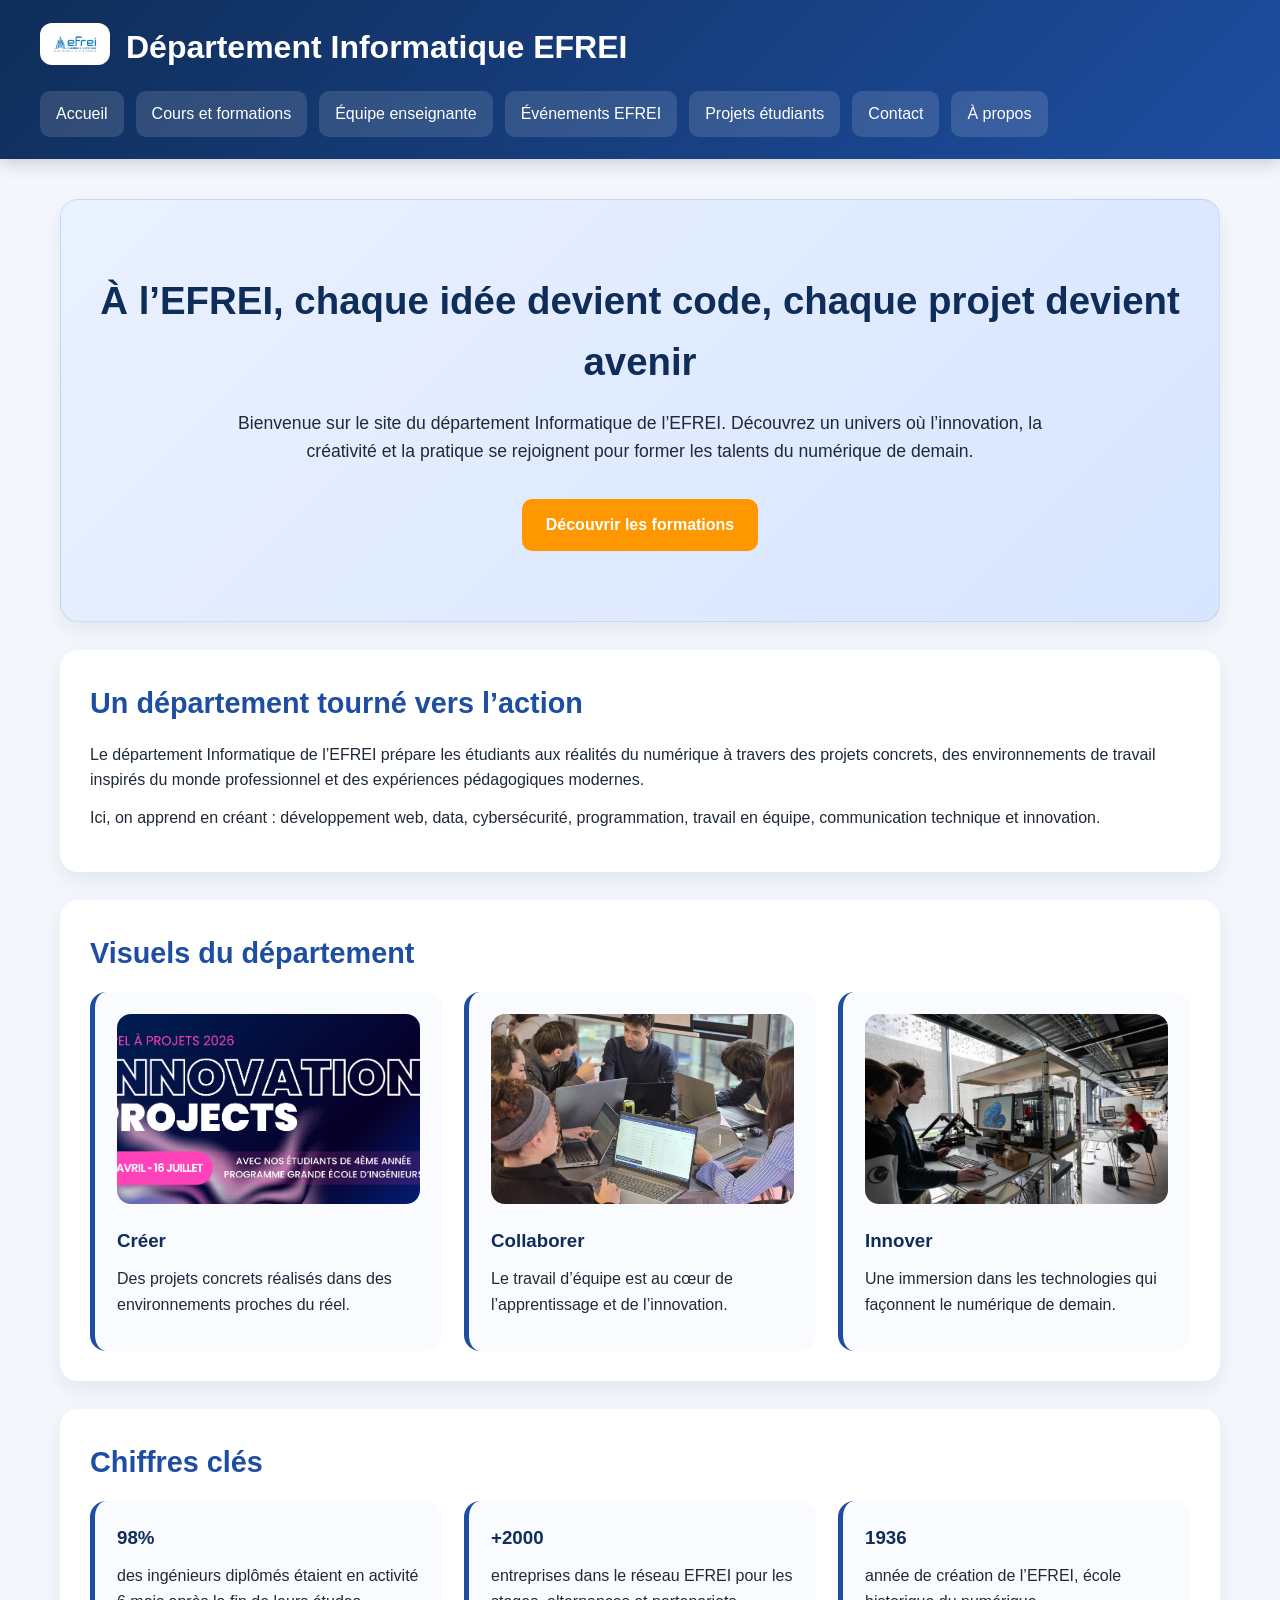
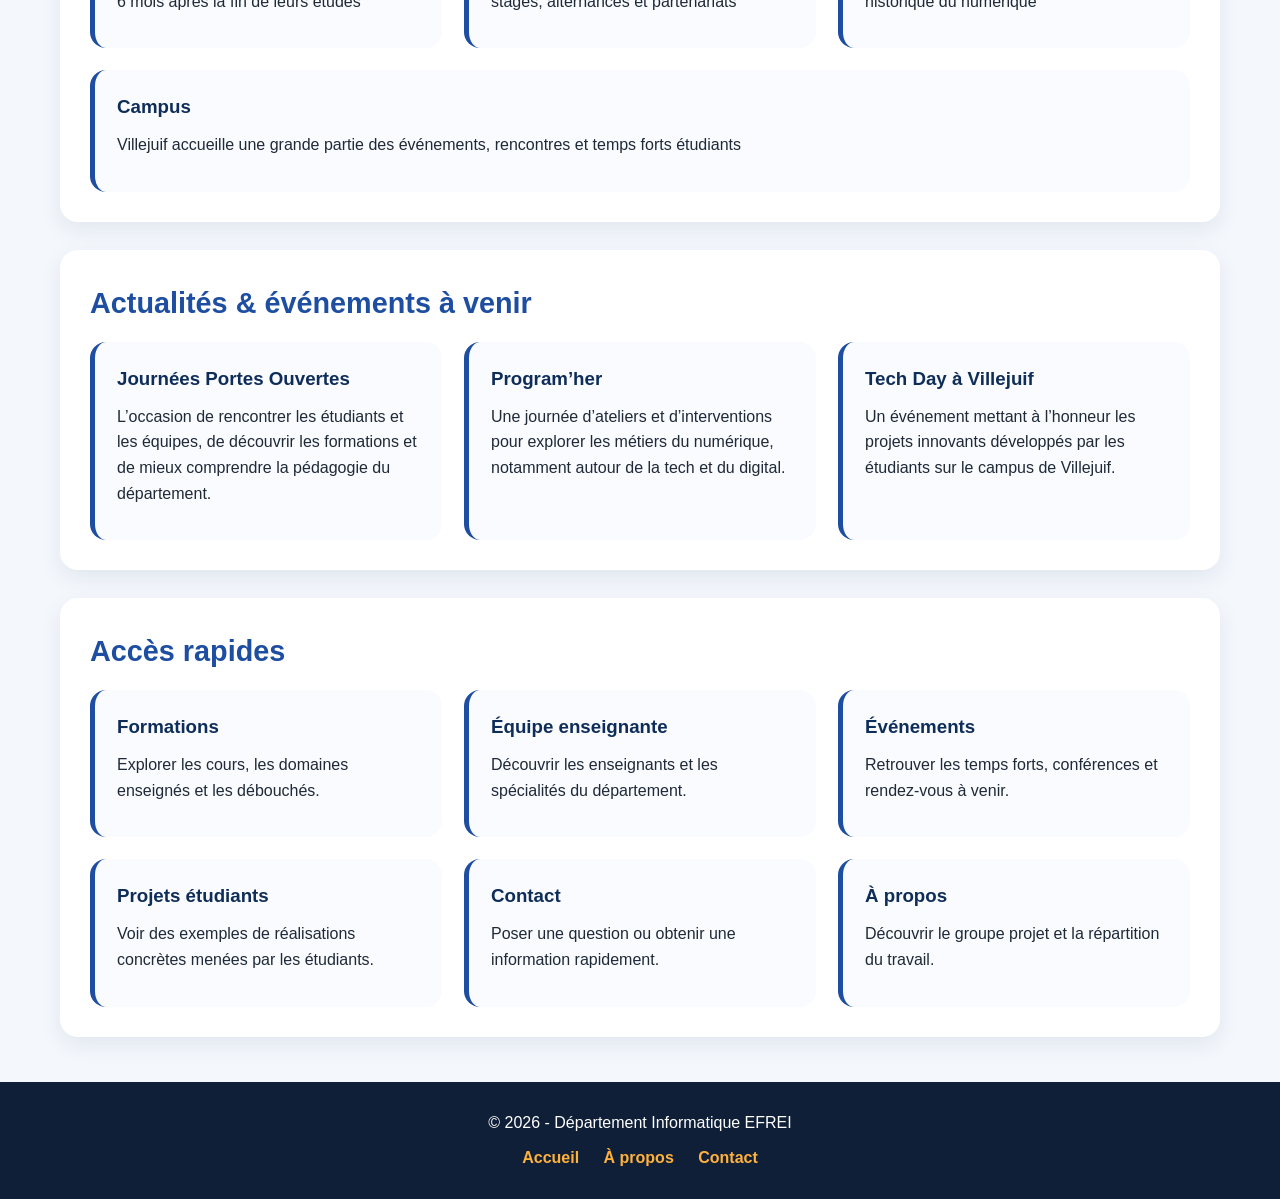
==== accueil/index.html @ 8205fc09 "Premier upload du site EFREI" ====
<!DOCTYPE html>
<html lang="fr">
<head>
    <meta charset="UTF-8">
    <meta name="viewport" content="width=device-width, initial-scale=1.0">
    <title>Accueil - Département Informatique EFREI</title>
    <link rel="stylesheet" href="style.css">
</head>
<body>

<header>
    <div class="header-container">
        <div class="logo-title">
            <a href="index.html">
                <img src="images/efrei-logo.png" alt="Logo EFREI" class="logo">
            </a>
            <h1 class="site-title">Département Informatique EFREI</h1>
        </div>

        <nav>
            <ul>
                <li><a href="index.html">Accueil</a></li>
                <li><a href="formations.html">Cours et formations</a></li>
                <li><a href="equipe.html">Équipe enseignante</a></li>
                <li><a href="evenements.html">Événements EFREI</a></li>
                <li><a href="projets.html">Projets étudiants</a></li>
                <li><a href="contact.html">Contact</a></li>
                <li><a href="apropos.html">À propos</a></li>
            </ul>
        </nav>
    </div>
</header>

<main>

    <section class="hero">
        <h2>À l’EFREI, chaque idée devient code, chaque projet devient avenir</h2>
        <p>
            Bienvenue sur le site du département Informatique de l’EFREI.
            Découvrez un univers où l’innovation, la créativité et la pratique
            se rejoignent pour former les talents du numérique de demain.
        </p>
        <a href="formations.html" class="btn">Découvrir les formations</a>
    </section>

    <section>
        <h2>Un département tourné vers l’action</h2>
        <p>
            Le département Informatique de l’EFREI prépare les étudiants aux réalités
            du numérique à travers des projets concrets, des environnements de travail
            inspirés du monde professionnel et des expériences pédagogiques modernes.
        </p>
        <p>
            Ici, on apprend en créant : développement web, data, cybersécurité,
            programmation, travail en équipe, communication technique et innovation.
        </p>
    </section>

    <section>
        <h2>Visuels du département</h2>
        <div class="cards">
            <div class="card">
                <img src="images/accueil1.jpg" alt="Poste de travail étudiant avec code et croquis">
                <h3>Créer</h3>
                <p>Des projets concrets réalisés dans des environnements proches du réel.</p>
            </div>

            <div class="card">
                <img src="images/accueil2.jpg" alt="Étudiants travaillant ensemble sur un projet numérique">
                <h3>Collaborer</h3>
                <p>Le travail d’équipe est au cœur de l’apprentissage et de l’innovation.</p>
            </div>

            <div class="card">
                <img src="images/accueil3.jpg" alt="Écrans et outils numériques dans une ambiance tech moderne">
                <h3>Innover</h3>
                <p>Une immersion dans les technologies qui façonnent le numérique de demain.</p>
            </div>
        </div>
    </section>

    <section>
        <h2>Chiffres clés</h2>
        <div class="cards">
            <div class="card">
                <h3>98%</h3>
                <p>des ingénieurs diplômés étaient en activité 6 mois après la fin de leurs études</p>
            </div>

            <div class="card">
                <h3>+2000</h3>
                <p>entreprises dans le réseau EFREI pour les stages, alternances et partenariats</p>
            </div>

            <div class="card">
                <h3>1936</h3>
                <p>année de création de l’EFREI, école historique du numérique</p>
            </div>

            <div class="card">
                <h3>Campus</h3>
                <p>Villejuif accueille une grande partie des événements, rencontres et temps forts étudiants</p>
            </div>
        </div>
    </section>

    <section>
        <h2>Actualités & événements à venir</h2>
        <div class="cards">
            <div class="card">
                <h3>Journées Portes Ouvertes</h3>
                <p>
                    L’occasion de rencontrer les étudiants et les équipes, de découvrir les formations
                    et de mieux comprendre la pédagogie du département.
                </p>
            </div>

            <div class="card">
                <h3>Program’her</h3>
                <p>
                    Une journée d’ateliers et d’interventions pour explorer les métiers du numérique,
                    notamment autour de la tech et du digital.
                </p>
            </div>

            <div class="card">
                <h3>Tech Day à Villejuif</h3>
                <p>
                    Un événement mettant à l’honneur les projets innovants développés par les étudiants
                    sur le campus de Villejuif.
                </p>
            </div>
        </div>
    </section>

    <section>
        <h2>Accès rapides</h2>
        <div class="cards">

            <a href="formations.html" class="card-link">
                <div class="card">
                    <h3>Formations</h3>
                    <p>Explorer les cours, les domaines enseignés et les débouchés.</p>
                </div>
            </a>

            <a href="equipe.html" class="card-link">
                <div class="card">
                    <h3>Équipe enseignante</h3>
                    <p>Découvrir les enseignants et les spécialités du département.</p>
                </div>
            </a>

            <a href="evenements.html" class="card-link">
                <div class="card">
                    <h3>Événements</h3>
                    <p>Retrouver les temps forts, conférences et rendez-vous à venir.</p>
                </div>
            </a>

            <a href="projets.html" class="card-link">
                <div class="card">
                    <h3>Projets étudiants</h3>
                    <p>Voir des exemples de réalisations concrètes menées par les étudiants.</p>
                </div>
            </a>

            <a href="contact.html" class="card-link">
                <div class="card">
                    <h3>Contact</h3>
                    <p>Poser une question ou obtenir une information rapidement.</p>
                </div>
            </a>

            <a href="apropos.html" class="card-link">
                <div class="card">
                    <h3>À propos</h3>
                    <p>Découvrir le groupe projet et la répartition du travail.</p>
                </div>
            </a>

        </div>
    </section>

</main>

<footer>
    <div class="footer-container">
        <p>© 2026 - Département Informatique EFREI</p>
        <a href="index.html">Accueil</a>
        <a href="apropos.html">À propos</a>
        <a href="contact.html">Contact</a>
    </div>
</footer>

</body>
</html>
---- accueil/style.css ----
/* RESET */
* {
    margin: 0;
    padding: 0;
    box-sizing: border-box;
}

/* GLOBAL */
body {
    font-family: "Segoe UI", Arial, sans-serif;
    background: #f4f7fc;
    color: #1f2937;
    line-height: 1.6;
}

html {
    scroll-behavior: smooth;
}

/* HEADER */
header {
    background: linear-gradient(135deg, #0f2d59, #1e4ea1);
    color: white;
    padding: 22px 40px;
    box-shadow: 0 4px 18px rgba(0, 0, 0, 0.18);
}

.header-container {
    max-width: 1200px;
    margin: auto;
}

.logo-title {
    display: flex;
    align-items: center;
    gap: 16px;
    margin-bottom: 18px;
}

.logo {
    width: 70px;
    height: auto;
    background: white;
    padding: 7px;
    border-radius: 12px;
}

.site-title {
    font-size: 2rem;
    font-weight: 800;
}

/* NAV */
nav ul {
    list-style: none;
    display: flex;
    flex-wrap: wrap;
    gap: 12px;
}

nav ul li a {
    text-decoration: none;
    color: white;
    padding: 10px 16px;
    border-radius: 10px;
    background: rgba(255, 255, 255, 0.13);
    transition: 0.3s ease;
    display: inline-block;
}

nav ul li a:hover {
    background: white;
    color: #0f2d59;
    transform: translateY(-2px);
}

/* MAIN */
main {
    max-width: 1200px;
    margin: 40px auto;
    padding: 0 20px;
}

/* SECTIONS */
section {
    background: white;
    padding: 30px;
    border-radius: 18px;
    margin-bottom: 28px;
    box-shadow: 0 8px 22px rgba(15, 45, 89, 0.08);
    animation: fadeIn 0.7s ease;
}

h2 {
    color: #1e4ea1;
    margin-bottom: 16px;
    font-size: 1.8rem;
}

h3 {
    margin-bottom: 10px;
    color: #0f2d59;
}

p {
    margin-bottom: 12px;
}

/* HERO */
.hero {
    text-align: center;
    padding: 70px 30px;
    background: linear-gradient(135deg, #eaf1ff, #d7e5ff);
    border: 1px solid rgba(30, 78, 161, 0.12);
}

.hero h2 {
    font-size: 2.4rem;
    color: #0f2d59;
}

.hero p {
    max-width: 850px;
    margin: 0 auto 16px auto;
    font-size: 1.1rem;
}

/* PAGE BANNER */
.page-banner {
    text-align: center;
    background: linear-gradient(135deg, #eef4ff, #dbe8ff);
}

.page-banner p {
    max-width: 850px;
    margin: auto;
}

/* BUTTONS */
.btn {
    display: inline-block;
    margin-top: 18px;
    padding: 13px 24px;
    background: #ff9800;
    color: white;
    border-radius: 10px;
    text-decoration: none;
    font-weight: 700;
    transition: 0.3s ease;
}

.btn:hover {
    background: #e68900;
    transform: scale(1.05);
    box-shadow: 0 8px 18px rgba(255, 152, 0, 0.35);
}

/* CARDS */
.cards {
    display: flex;
    flex-wrap: wrap;
    gap: 22px;
}

.card {
    flex: 1 1 260px;
    background: #f9fbff;
    padding: 22px;
    border-radius: 16px;
    border-left: 5px solid #1e4ea1;
    transition: 0.3s ease;
    position: relative;
    overflow: hidden;
}

.card:hover {
    transform: translateY(-6px);
    box-shadow: 0 12px 26px rgba(15, 45, 89, 0.16);
}

.card img {
    width: 100%;
    height: 190px;
    object-fit: cover;
    border-radius: 14px;
    margin-bottom: 14px;
}

.card-link {
    text-decoration: none;
    color: inherit;
    flex: 1 1 260px;
}

.card-link .card {
    height: 100%;
}

/* TEACHER CARDS */
.teacher-card {
    text-align: center;
}

.teacher-card img {
    width: 135px;
    height: 135px;
    object-fit: cover;
    border-radius: 50%;
    display: block;
    margin: 0 auto 18px auto;
    border: 4px solid #e7efff;
    box-shadow: 0 6px 18px rgba(15, 45, 89, 0.18);
}

.teacher-card h3 {
    font-size: 1.25rem;
}

/* LIST BADGES */
.teachers-list {
    display: flex;
    flex-wrap: wrap;
    gap: 10px;
    margin-top: 18px;
}

.teachers-list span {
    background: #eef3ff;
    color: #1e4ea1;
    padding: 9px 14px;
    border-radius: 25px;
    font-size: 0.95rem;
    font-weight: 600;
}

.note {
    margin-top: 20px;
    font-size: 0.95rem;
}

.note a {
    color: #1e4ea1;
    text-decoration: none;
    font-weight: 700;
}

.note a:hover {
    text-decoration: underline;
}

/* TABLES */
table {
    width: 100%;
    border-collapse: collapse;
    margin-top: 18px;
    overflow: hidden;
    border-radius: 12px;
}

th {
    background: #1e4ea1;
    color: white;
}

th,
td {
    padding: 14px;
    border: 1px solid #d8deea;
    text-align: center;
}

tr:nth-child(even) {
    background: #f2f6fc;
}

tr:hover {
    background: #eaf1ff;
}

/* FORMS */
form {
    display: flex;
    flex-direction: column;
    gap: 15px;
}

input,
textarea,
select {
    padding: 13px;
    border-radius: 10px;
    border: 1px solid #c7cfdd;
    font-size: 1rem;
    font-family: inherit;
}

input:focus,
textarea:focus,
select:focus {
    outline: none;
    border-color: #1e4ea1;
    box-shadow: 0 0 0 3px rgba(30, 78, 161, 0.12);
}

button {
    padding: 13px;
    border: none;
    background: #1e4ea1;
    color: white;
    border-radius: 10px;
    cursor: pointer;
    font-weight: 700;
    font-size: 1rem;
    transition: 0.3s ease;
}

button:hover {
    background: #0f2d59;
}

/* IMAGES */
.hero-img {
    width: 100%;
    max-height: 520px;
    object-fit: cover;
    border-radius: 16px;
    margin-top: 18px;
    box-shadow: 0 10px 22px rgba(15, 45, 89, 0.15);
}

/* FOOTER */
footer {
    background: #0f1f38;
    color: white;
    text-align: center;
    padding: 28px 20px;
    margin-top: 45px;
}

footer p {
    margin-bottom: 10px;
}

footer a {
    color: #ffb13b;
    margin: 0 10px;
    text-decoration: none;
    font-weight: 600;
}

footer a:hover {
    text-decoration: underline;
}

/* ANIMATION */
@keyframes fadeIn {
    from {
        opacity: 0;
        transform: translateY(18px);
    }

    to {
        opacity: 1;
        transform: translateY(0);
    }
}

/* RESPONSIVE */
@media screen and (max-width: 768px) {
    header {
        padding: 20px;
    }

    .logo-title {
        flex-direction: column;
        align-items: flex-start;
    }

    .site-title {
        font-size: 1.5rem;
    }

    nav ul {
        flex-direction: column;
        gap: 10px;
    }

    nav ul li a {
        width: 100%;
    }

    .hero {
        padding: 45px 20px;
    }

    .hero h2 {
        font-size: 1.7rem;
    }

    .cards {
        flex-direction: column;
    }

    section {
        padding: 22px;
    }

    table {
        font-size: 0.85rem;
    }

    th,
    td {
        padding: 9px;
    }
}
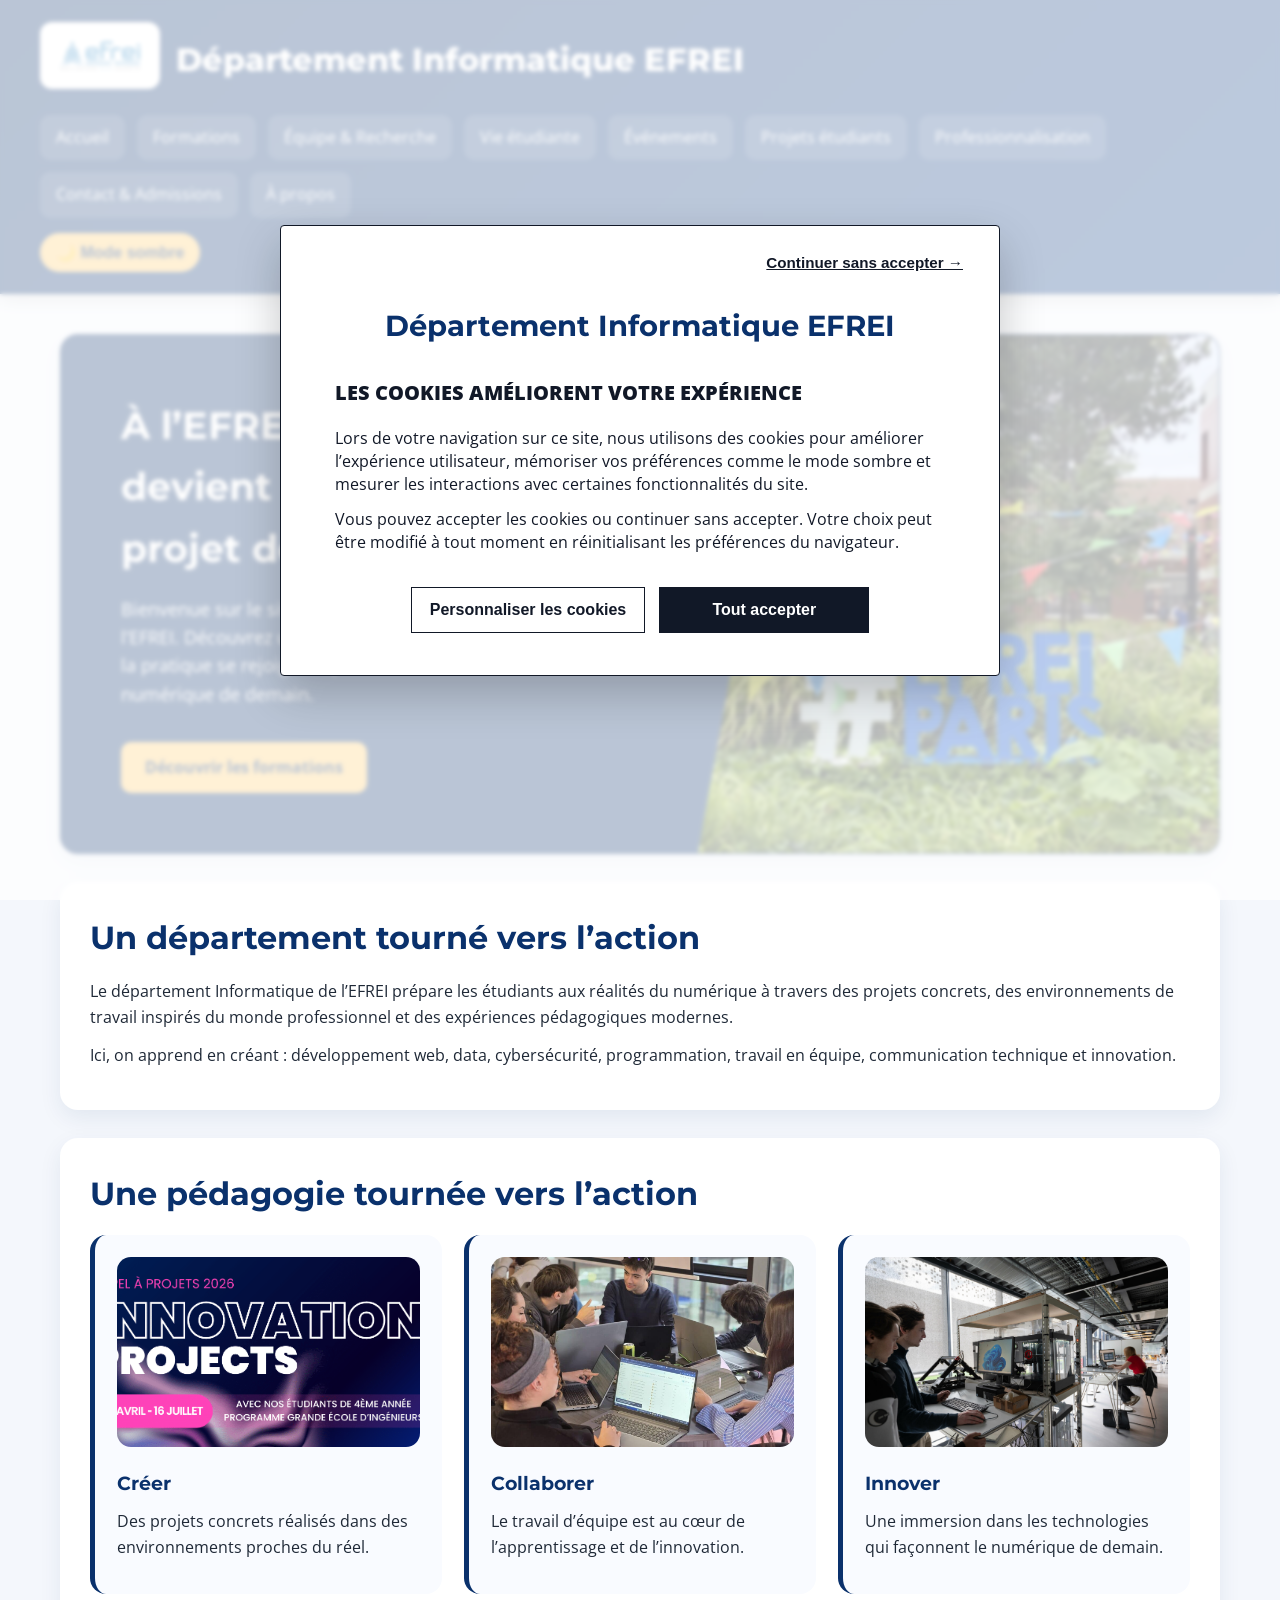
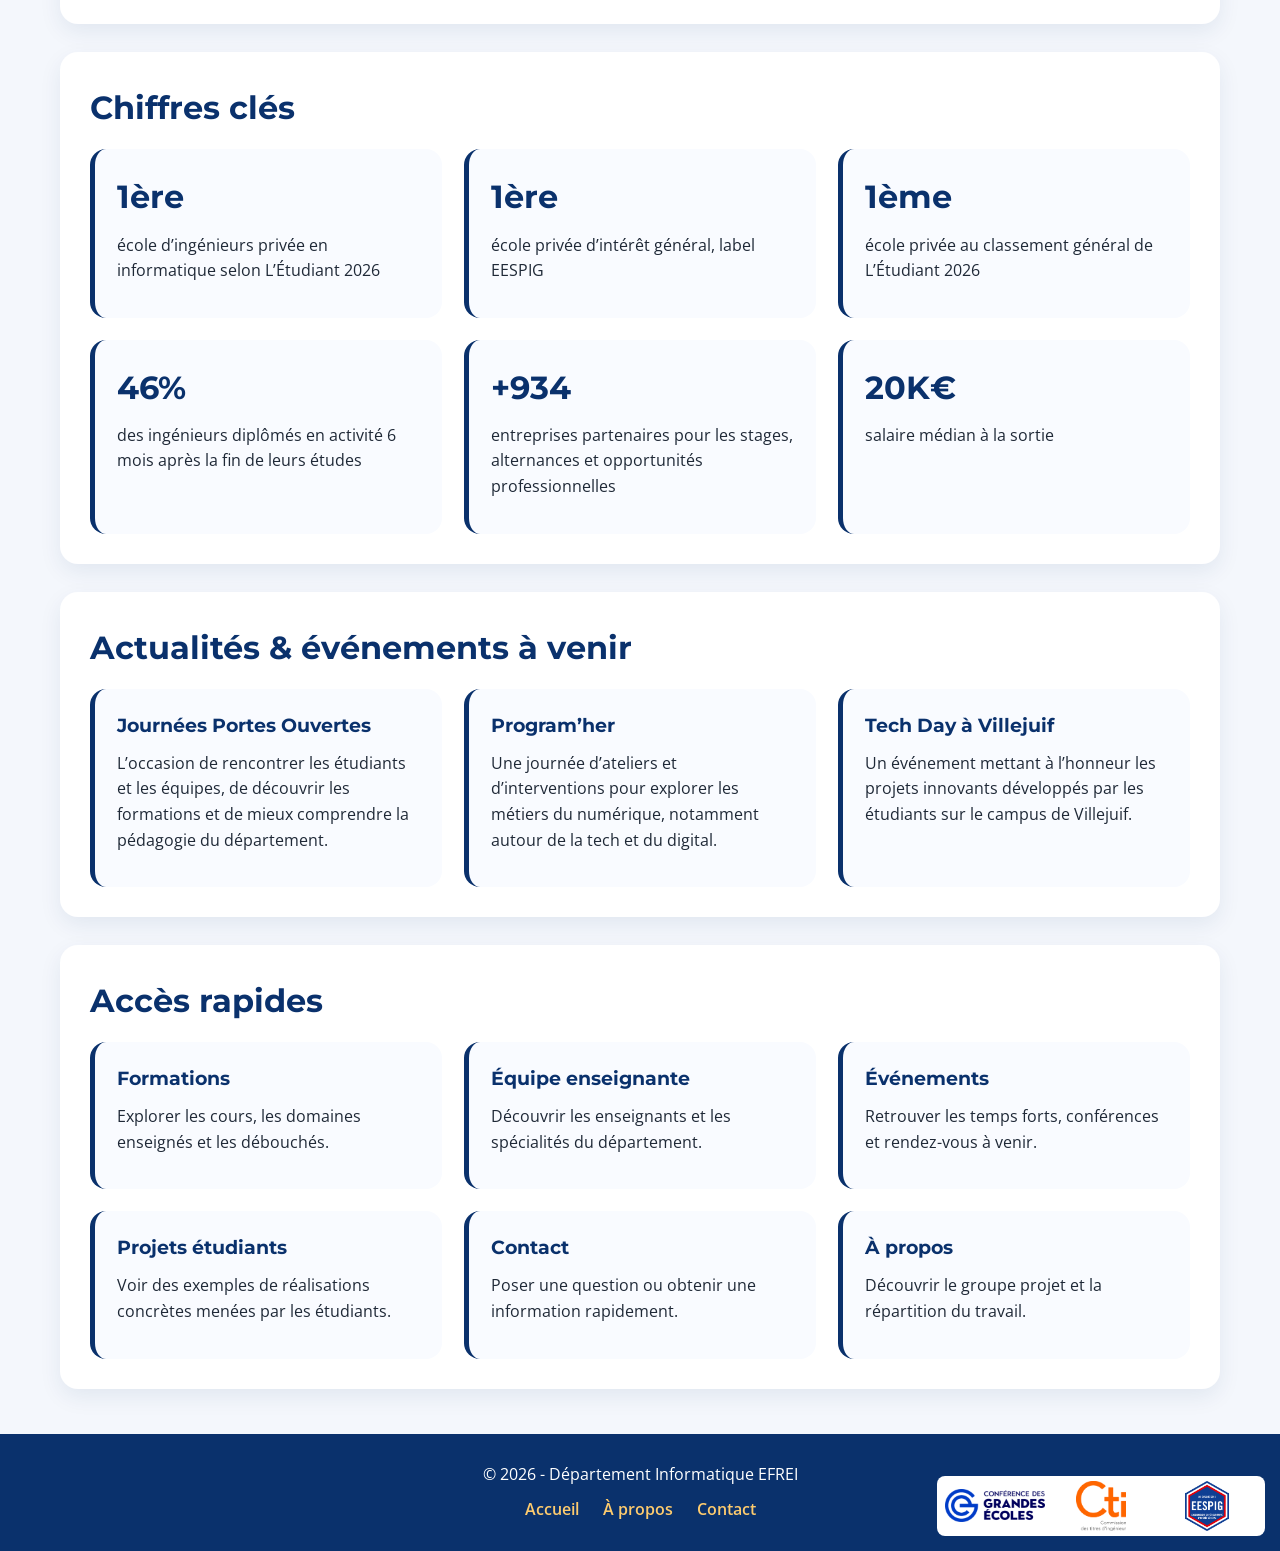
==== commit eaab822c: "Amélioration site EFREI + cookies + hero + quiz" ====
--- a/accueil/index.html
+++ b/accueil/index.html
@@ -5,6 +5,8 @@
     <meta name="viewport" content="width=device-width, initial-scale=1.0">
     <title>Accueil - Département Informatique EFREI</title>
     <link rel="stylesheet" href="style.css">
+    <script src="script.js" defer></script>
+    <link href="https://fonts.googleapis.com/css2?family=Montserrat:wght@500;700;800&family=Open+Sans:wght@400;600&display=swap" rel="stylesheet">
 </head>
 <body>
 
@@ -20,28 +22,44 @@
         <nav>
             <ul>
                 <li><a href="index.html">Accueil</a></li>
-                <li><a href="formations.html">Cours et formations</a></li>
-                <li><a href="equipe.html">Équipe enseignante</a></li>
-                <li><a href="evenements.html">Événements EFREI</a></li>
+                <li><a href="formations.html">Formations</a></li>
+                <li><a href="equipe.html">Équipe & Recherche</a></li>
+                <li><a href="campus.html">Vie étudiante</a></li>
+                <li><a href="evenements.html">Événements</a></li>
                 <li><a href="projets.html">Projets étudiants</a></li>
-                <li><a href="contact.html">Contact</a></li>
+                <li><a href="professionnalisation.html">Professionnalisation</a></li>
+                <li><a href="contact.html">Contact & Admissions</a></li>
                 <li><a href="apropos.html">À propos</a></li>
             </ul>
         </nav>
+
+        <button id="darkModeBtn" type="button" class="dark-toggle">
+            🌙 Mode sombre
+        </button>
     </div>
 </header>
 
 <main>
 
-    <section class="hero">
+   <section class="hero hero-diagonal">
+    <div class="hero-content">
         <h2>À l’EFREI, chaque idée devient code, chaque projet devient avenir</h2>
         <p>
             Bienvenue sur le site du département Informatique de l’EFREI.
             Découvrez un univers où l’innovation, la créativité et la pratique
             se rejoignent pour former les talents du numérique de demain.
         </p>
+
+
         <a href="formations.html" class="btn">Découvrir les formations</a>
-    </section>
+    </div>
+
+   <div class="hero-visual">
+    <img src="images/111.png" alt="Étudiants en projet informatique" class="hero-slide active">
+    <img src="images/acc.png" alt="Étudiants travaillant en équipe" class="hero-slide">
+    <img src="images/image.png" alt="Ambiance tech et innovation" class="hero-slide">
+</div>
+</section>
 
     <section>
         <h2>Un département tourné vers l’action</h2>
@@ -57,7 +75,7 @@
     </section>
 
     <section>
-        <h2>Visuels du département</h2>
+        <h2>Une pédagogie tournée vers l’action</h2>
         <div class="cards">
             <div class="card">
                 <img src="images/accueil1.jpg" alt="Poste de travail étudiant avec code et croquis">
@@ -79,30 +97,42 @@
         </div>
     </section>
 
-    <section>
-        <h2>Chiffres clés</h2>
-        <div class="cards">
-            <div class="card">
-                <h3>98%</h3>
-                <p>des ingénieurs diplômés étaient en activité 6 mois après la fin de leurs études</p>
-            </div>
-
-            <div class="card">
-                <h3>+2000</h3>
-                <p>entreprises dans le réseau EFREI pour les stages, alternances et partenariats</p>
-            </div>
-
-            <div class="card">
-                <h3>1936</h3>
-                <p>année de création de l’EFREI, école historique du numérique</p>
-            </div>
-
-            <div class="card">
-                <h3>Campus</h3>
-                <p>Villejuif accueille une grande partie des événements, rencontres et temps forts étudiants</p>
-            </div>
-        </div>
-    </section>
+   <section>
+    <h2>Chiffres clés</h2>
+
+    <div class="cards">
+        <div class="card stat-card">
+            <h3><span class="counter" data-target="1">0</span>ère</h3>
+            <p>école d’ingénieurs privée en informatique selon L’Étudiant 2026</p>
+        </div>
+
+        <div class="card stat-card">
+            <h3><span class="counter" data-target="1">0</span>ère</h3>
+            <p>école privée d’intérêt général, label EESPIG</p>
+        </div>
+
+        <div class="card stat-card">
+            <h3><span class="counter" data-target="2">0</span>ème</h3>
+            <p>école privée au classement général de L’Étudiant 2026</p>
+        </div>
+
+        <div class="card stat-card">
+            <h3><span class="counter" data-target="98">0</span>%</h3>
+            <p>des ingénieurs diplômés en activité 6 mois après la fin de leurs études</p>
+        </div>
+
+        <div class="card stat-card">
+            <h3>+<span class="counter" data-target="2000">0</span></h3>
+            <p>entreprises partenaires pour les stages, alternances et opportunités professionnelles</p>
+        </div>
+
+        <div class="card stat-card">
+    <h3><span class="counter" data-target="42">0</span>K€</h3>
+    <p>salaire médian à la sortie</p>
+</div>
+    </div>
+
+</section>
 
     <section>
         <h2>Actualités & événements à venir</h2>
@@ -191,7 +221,47 @@
         <a href="apropos.html">À propos</a>
         <a href="contact.html">Contact</a>
     </div>
+
+    <!-- ENCADRÉ LABELS -->
+    <div class="labels-box">
+        <img src="images/cge.png" alt="Label CGE">
+        <img src="images/cti.png" alt="Label CTI">
+        <img src="images/eespig.png" alt="Label EESPIG">
+    </div>
 </footer>
 
+<div id="cookieModal" class="cookie-modal">
+    <div class="cookie-box">
+        <button id="continueWithoutCookies" type="button" class="cookie-link">
+            Continuer sans accepter →
+        </button>
+
+        <h3>Département Informatique EFREI</h3>
+
+        <h4>Les cookies améliorent votre expérience</h4>
+
+        <p>
+            Lors de votre navigation sur ce site, nous utilisons des cookies pour améliorer
+            l’expérience utilisateur, mémoriser vos préférences comme le mode sombre et mesurer
+            les interactions avec certaines fonctionnalités du site.
+        </p>
+
+        <p>
+            Vous pouvez accepter les cookies ou continuer sans accepter. Votre choix peut être
+            modifié à tout moment en réinitialisant les préférences du navigateur.
+        </p>
+
+        <div class="cookie-actions">
+            <button id="customizeCookies" type="button" class="cookie-btn secondary">
+                Personnaliser les cookies
+            </button>
+
+            <button id="acceptCookies" type="button" class="cookie-btn primary">
+                Tout accepter
+            </button>
+        </div>
+    </div>
+</div>
+<button id="backToTop" title="Retour en haut">↑</button>
 </body>
 </html>
--- a/accueil/style.css
+++ b/accueil/style.css
@@ -7,7 +7,7 @@
 
 /* GLOBAL */
 body {
-    font-family: "Segoe UI", Arial, sans-serif;
+    font-family: "Open Sans", "Segoe UI", Arial, sans-serif;
     background: #f4f7fc;
     color: #1f2937;
     line-height: 1.6;
@@ -17,10 +17,17 @@
     scroll-behavior: smooth;
 }
 
+h1,
+h2,
+h3,
+.site-title {
+    font-family: "Montserrat", "Segoe UI", Arial, sans-serif;
+}
+
 /* HEADER */
 header {
-    background: linear-gradient(135deg, #0f2d59, #1e4ea1);
-    color: white;
+    background: linear-gradient(135deg, #0A316C, #0f3f88);
+    color: #FFFFFF;
     padding: 22px 40px;
     box-shadow: 0 4px 18px rgba(0, 0, 0, 0.18);
 }
@@ -38,9 +45,9 @@
 }
 
 .logo {
-    width: 70px;
+    width: 120px;
     height: auto;
-    background: white;
+    background: #FFFFFF;
     padding: 7px;
     border-radius: 12px;
 }
@@ -60,7 +67,7 @@
 
 nav ul li a {
     text-decoration: none;
-    color: white;
+    color: #FFFFFF;
     padding: 10px 16px;
     border-radius: 10px;
     background: rgba(255, 255, 255, 0.13);
@@ -69,8 +76,8 @@
 }
 
 nav ul li a:hover {
-    background: white;
-    color: #0f2d59;
+    background: #FFFFFF;
+    color: #0A316C;
     transform: translateY(-2px);
 }
 
@@ -83,40 +90,42 @@
 
 /* SECTIONS */
 section {
-    background: white;
+    background: #FFFFFF;
     padding: 30px;
     border-radius: 18px;
     margin-bottom: 28px;
-    box-shadow: 0 8px 22px rgba(15, 45, 89, 0.08);
+    box-shadow: 0 8px 22px rgba(10, 49, 108, 0.08);
     animation: fadeIn 0.7s ease;
+    transition: 0.3s ease;
 }
 
 h2 {
-    color: #1e4ea1;
+    color: #0A316C;
     margin-bottom: 16px;
-    font-size: 1.8rem;
+    font-size: 2rem;
+    font-weight: 700;
 }
 
 h3 {
     margin-bottom: 10px;
-    color: #0f2d59;
+    color: #0A316C;
 }
 
 p {
     margin-bottom: 12px;
 }
 
-/* HERO */
+/* HERO CLASSIQUE */
 .hero {
     text-align: center;
     padding: 70px 30px;
-    background: linear-gradient(135deg, #eaf1ff, #d7e5ff);
-    border: 1px solid rgba(30, 78, 161, 0.12);
+    background: linear-gradient(135deg, #eef6ff, #dbeeff);
+    border: 1px solid rgba(10, 49, 108, 0.12);
 }
 
 .hero h2 {
     font-size: 2.4rem;
-    color: #0f2d59;
+    color: #0A316C;
 }
 
 .hero p {
@@ -125,10 +134,69 @@
     font-size: 1.1rem;
 }
 
+/* HERO DIAGONAL - ACCUEIL */
+.hero-diagonal {
+    display: grid;
+    grid-template-columns: 1.1fr 0.9fr;
+    align-items: center;
+    text-align: left;
+    padding: 0;
+    overflow: hidden;
+    background: #0A316C;
+    color: #FFFFFF;
+}
+
+.hero-diagonal .hero-content {
+    padding: 60px;
+    position: relative;
+    z-index: 2;
+}
+
+.hero-diagonal h2 {
+    color: #FFFFFF;
+    font-size: 2.4rem;
+}
+
+.hero-diagonal p {
+    color: #FFFFFF;
+}
+
+.hero-points {
+    margin: 20px 0;
+}
+
+.hero-points p {
+    margin-bottom: 8px;
+    font-weight: 600;
+}
+
+.hero-visual {
+    position: relative;
+    height: 100%;
+    min-height: 430px;
+    overflow: hidden;
+    clip-path: polygon(18% 0, 100% 0, 100% 100%, 0 100%);
+}
+
+.hero-slide {
+    position: absolute;
+    inset: 0;
+    width: 100%;
+    height: 100%;
+    object-fit: cover;
+    opacity: 0;
+    transition: opacity 1s ease;
+    filter: saturate(1.1) contrast(1.05);
+}
+
+.hero-slide.active {
+    opacity: 1;
+}
+
 /* PAGE BANNER */
 .page-banner {
     text-align: center;
-    background: linear-gradient(135deg, #eef4ff, #dbe8ff);
+    background: linear-gradient(135deg, #eef6ff, #dbeeff);
 }
 
 .page-banner p {
@@ -141,8 +209,8 @@
     display: inline-block;
     margin-top: 18px;
     padding: 13px 24px;
-    background: #ff9800;
-    color: white;
+    background: #FDCB6E;
+    color: #0A316C;
     border-radius: 10px;
     text-decoration: none;
     font-weight: 700;
@@ -150,9 +218,10 @@
 }
 
 .btn:hover {
-    background: #e68900;
+    background: #81ECEC;
+    color: #0A316C;
     transform: scale(1.05);
-    box-shadow: 0 8px 18px rgba(255, 152, 0, 0.35);
+    box-shadow: 0 8px 18px rgba(129, 236, 236, 0.35);
 }
 
 /* CARDS */
@@ -167,7 +236,7 @@
     background: #f9fbff;
     padding: 22px;
     border-radius: 16px;
-    border-left: 5px solid #1e4ea1;
+    border-left: 5px solid #0A316C;
     transition: 0.3s ease;
     position: relative;
     overflow: hidden;
@@ -175,7 +244,7 @@
 
 .card:hover {
     transform: translateY(-6px);
-    box-shadow: 0 12px 26px rgba(15, 45, 89, 0.16);
+    box-shadow: 0 12px 26px rgba(10, 49, 108, 0.16);
 }
 
 .card img {
@@ -194,6 +263,19 @@
 
 .card-link .card {
     height: 100%;
+}
+
+/* STATS */
+.stat-card h3 {
+    font-size: 2rem;
+    color: #0A316C;
+}
+
+.source-note {
+    margin-top: 18px;
+    font-size: 0.85rem;
+    color: #5f6b7a;
+    text-align: center;
 }
 
 /* TEACHER CARDS */
@@ -209,7 +291,7 @@
     display: block;
     margin: 0 auto 18px auto;
     border: 4px solid #e7efff;
-    box-shadow: 0 6px 18px rgba(15, 45, 89, 0.18);
+    box-shadow: 0 6px 18px rgba(10, 49, 108, 0.18);
 }
 
 .teacher-card h3 {
@@ -226,7 +308,7 @@
 
 .teachers-list span {
     background: #eef3ff;
-    color: #1e4ea1;
+    color: #0A316C;
     padding: 9px 14px;
     border-radius: 25px;
     font-size: 0.95rem;
@@ -239,7 +321,7 @@
 }
 
 .note a {
-    color: #1e4ea1;
+    color: #0A316C;
     text-decoration: none;
     font-weight: 700;
 }
@@ -258,8 +340,8 @@
 }
 
 th {
-    background: #1e4ea1;
-    color: white;
+    background: #0A316C;
+    color: #FFFFFF;
 }
 
 th,
@@ -274,7 +356,7 @@
 }
 
 tr:hover {
-    background: #eaf1ff;
+    background: #eaf8ff;
 }
 
 /* FORMS */
@@ -298,15 +380,15 @@
 textarea:focus,
 select:focus {
     outline: none;
-    border-color: #1e4ea1;
-    box-shadow: 0 0 0 3px rgba(30, 78, 161, 0.12);
+    border-color: #0A316C;
+    box-shadow: 0 0 0 3px rgba(10, 49, 108, 0.12);
 }
 
 button {
     padding: 13px;
     border: none;
-    background: #1e4ea1;
-    color: white;
+    background: #0A316C;
+    color: #FFFFFF;
     border-radius: 10px;
     cursor: pointer;
     font-weight: 700;
@@ -315,7 +397,8 @@
 }
 
 button:hover {
-    background: #0f2d59;
+    background: #81ECEC;
+    color: #0A316C;
 }
 
 /* IMAGES */
@@ -325,13 +408,305 @@
     object-fit: cover;
     border-radius: 16px;
     margin-top: 18px;
-    box-shadow: 0 10px 22px rgba(15, 45, 89, 0.15);
+    box-shadow: 0 10px 22px rgba(10, 49, 108, 0.15);
+}
+
+/* CARROUSEL */
+.carousel {
+    position: relative;
+    width: 100%;
+    overflow: hidden;
+    border-radius: 18px;
+    box-shadow: 0 10px 22px rgba(10, 49, 108, 0.15);
+}
+
+.carousel-track {
+    position: relative;
+    height: 380px;
+}
+
+.carousel-image {
+    display: none;
+    width: 100%;
+    height: 380px;
+    object-fit: cover;
+}
+
+.carousel-image.active {
+    display: block;
+}
+
+.carousel-btn {
+    position: absolute;
+    top: 50%;
+    transform: translateY(-50%);
+    background: rgba(10, 49, 108, 0.75);
+    color: #FFFFFF;
+    z-index: 5;
+    border-radius: 50%;
+    width: 44px;
+    height: 44px;
+}
+
+.carousel-btn:hover {
+    background: #81ECEC;
+    color: #0A316C;
+}
+
+.carousel-btn.prev {
+    left: 16px;
+}
+
+.carousel-btn.next {
+    right: 16px;
+}
+
+/* FAQ */
+.faq-item {
+    background: #f9fbff;
+    border-left: 5px solid #0A316C;
+    border-radius: 14px;
+    padding: 18px;
+    margin-bottom: 14px;
+}
+
+.faq-question {
+    cursor: pointer;
+    color: #0A316C;
+}
+
+.faq-answer {
+    display: none;
+    margin-top: 10px;
+}
+
+.faq-item.active .faq-answer {
+    display: block;
+}
+
+/* FORM MESSAGE */
+.form-message {
+    font-weight: 700;
+    margin-top: 10px;
+}
+
+.form-message.success {
+    color: #0f8a3b;
+}
+
+.form-message.error {
+    color: #c0392b;
+}
+
+/* FILTRES PROJETS */
+.filters {
+    display: flex;
+    flex-wrap: wrap;
+    gap: 10px;
+    margin-bottom: 22px;
+}
+
+.filter-btn {
+    background: #eef3ff;
+    color: #0A316C;
+    border: 1px solid #c7d6f5;
+}
+
+.filter-btn.active,
+.filter-btn:hover {
+    background: #0A316C;
+    color: #FFFFFF;
+}
+
+/* QUIZ ORIENTATION */
+.quiz-box {
+    background: #f9fbff;
+    border-left: 5px solid #0A316C;
+    padding: 24px;
+    border-radius: 16px;
+    margin-top: 15px;
+}
+
+.quiz-options {
+    display: flex;
+    flex-wrap: wrap;
+    gap: 12px;
+    margin: 18px 0;
+}
+
+.quiz-btn {
+    background: #0A316C;
+    color: #FFFFFF;
+    padding: 12px 16px;
+    border-radius: 12px;
+}
+
+.quiz-btn:hover,
+.quiz-btn.active {
+    background: #FDCB6E;
+    color: #0A316C;
+}
+
+.quiz-result {
+    margin-top: 18px;
+    padding: 18px;
+    border-radius: 14px;
+    background: #eef6ff;
+}
+
+/* MAP */
+.map-container {
+    width: 100%;
+    overflow: hidden;
+    border-radius: 16px;
+    margin-top: 18px;
+    box-shadow: 0 10px 22px rgba(10, 49, 108, 0.15);
+}
+
+.map-container iframe {
+    display: block;
+    width: 100%;
+    height: 420px;
+}
+
+/* DARK MODE BUTTON */
+.dark-toggle {
+    margin-top: 15px;
+    background: #FDCB6E;
+    color: #0A316C;
+    border: none;
+    padding: 10px 16px;
+    border-radius: 20px;
+    font-weight: 700;
+    cursor: pointer;
+}
+
+.dark-toggle:hover {
+    background: #81ECEC;
+    color: #0A316C;
+}
+
+/* DARK MODE */
+body.dark {
+    background: #0f172a;
+    color: #FFFFFF;
+}
+
+body.dark header {
+    background: #020617;
+}
+
+body.dark section {
+    background: #1e293b;
+    color: #FFFFFF;
+}
+
+body.dark .hero,
+body.dark .page-banner,
+body.dark .hero-diagonal {
+    background: #1e293b;
+    color: #FFFFFF;
+}
+
+body.dark .card,
+body.dark .faq-item,
+body.dark .quiz-box,
+body.dark .quiz-result {
+    background: #334155;
+    color: #FFFFFF;
+}
+
+body.dark h1,
+body.dark h2,
+body.dark h3,
+body.dark p,
+body.dark li,
+body.dark td {
+    color: #FFFFFF;
+}
+
+body.dark h2,
+body.dark h3,
+body.dark .faq-question {
+    color: #81ECEC;
+}
+
+body.dark nav ul li a {
+    background: rgba(255, 255, 255, 0.15);
+    color: #FFFFFF;
+}
+
+body.dark footer {
+    background: #020617;
+}
+
+body.dark .btn {
+    background: #FDCB6E;
+    color: #0A316C;
+}
+
+body.dark .btn:hover {
+    background: #81ECEC;
+}
+
+body.dark table {
+    background: #1e293b;
+}
+
+body.dark th {
+    background: #0A316C;
+}
+
+body.dark tr:nth-child(even) {
+    background: #243447;
+}
+
+body.dark tr:hover {
+    background: #334155;
+}
+
+body.dark input,
+body.dark textarea,
+body.dark select {
+    background: #0f172a;
+    color: #FFFFFF;
+    border-color: #334155;
+}
+
+body.dark .source-note {
+    color: #cbd5e1;
+}
+
+/* BACK TO TOP */
+#backToTop {
+    position: fixed;
+    right: 20px;
+    bottom: 20px;
+    display: none;
+    background: #0A316C;
+    color: #FFFFFF;
+    border: none;
+    border-radius: 50%;
+    padding: 12px 16px;
+    cursor: pointer;
+    z-index: 1000;
+    box-shadow: 0 8px 18px rgba(10, 49, 108, 0.25);
+}
+
+#backToTop.show {
+    display: block;
+}
+
+#backToTop:hover {
+    background: #81ECEC;
+    color: #0A316C;
 }
 
 /* FOOTER */
 footer {
-    background: #0f1f38;
-    color: white;
+    position: relative;
+    background: #0A316C;
+    color: #FFFFFF;
     text-align: center;
     padding: 28px 20px;
     margin-top: 45px;
@@ -342,17 +717,162 @@
 }
 
 footer a {
-    color: #ffb13b;
+    color: #FDCB6E;
     margin: 0 10px;
     text-decoration: none;
     font-weight: 600;
 }
 
 footer a:hover {
+    color: #81ECEC;
     text-decoration: underline;
 }
 
-/* ANIMATION */
+/* LABELS OFFICIELS */
+.labels-box {
+    position: absolute;
+    right: 15px;
+    bottom: 15px;
+    background: #FFFFFF;
+    padding: 5px 8px;
+    border-radius: 8px;
+    display: flex;
+    gap: 6px;
+    align-items: center;
+}
+
+.labels-box img {
+    width: 100px;
+    height: 50px;
+    object-fit: contain;
+    display: block;
+}
+
+/* COOKIE MODAL STYLE SITE PRO */
+.cookie-modal {
+    position: fixed;
+    inset: 0;
+    background: rgba(255, 255, 255, 0.72);
+    backdrop-filter: blur(2px);
+    display: none;
+    justify-content: center;
+    align-items: center;
+    z-index: 99999;
+}
+
+.cookie-box {
+    background: #FFFFFF;
+    color: #111827;
+    width: 92%;
+    max-width: 720px;
+    padding: 42px 54px;
+    border: 1px solid #111827;
+    border-radius: 4px;
+    box-shadow: 0 18px 45px rgba(0, 0, 0, 0.22);
+    text-align: left;
+    position: relative;
+    animation: cookiePop 0.25s ease;
+}
+
+.cookie-link {
+    position: absolute;
+    top: 28px;
+    right: 36px;
+    background: transparent;
+    color: #111827;
+    padding: 0;
+    border-radius: 0;
+    text-decoration: underline;
+    font-weight: 600;
+    font-size: 0.95rem;
+}
+
+.cookie-link:hover {
+    background: transparent;
+    color: #0A316C;
+}
+
+.cookie-box h3 {
+    text-align: center;
+    color: #0A316C;
+    font-size: 1.8rem;
+    margin: 35px 0 28px;
+}
+
+.cookie-box h4 {
+    text-transform: uppercase;
+    color: #111827;
+    font-size: 1.25rem;
+    margin-bottom: 18px;
+    font-weight: 800;
+}
+
+.cookie-box p {
+    color: #111827;
+    font-size: 1rem;
+    line-height: 1.45;
+    margin-bottom: 12px;
+}
+
+.cookie-actions {
+    display: flex;
+    justify-content: center;
+    gap: 14px;
+    margin-top: 32px;
+}
+
+.cookie-btn {
+    min-width: 210px;
+    border-radius: 0;
+    padding: 13px 18px;
+    font-size: 1rem;
+    font-weight: 800;
+    border: 1px solid #111827;
+}
+
+.cookie-btn.secondary {
+    background: #FFFFFF;
+    color: #111827;
+}
+
+.cookie-btn.secondary:hover {
+    background: #f3f4f6;
+    color: #111827;
+}
+
+.cookie-btn.primary {
+    background: #111827;
+    color: #FFFFFF;
+}
+
+.cookie-btn.primary:hover {
+    background: #0A316C;
+    color: #FFFFFF;
+}
+
+body.dark .cookie-modal {
+    background: rgba(2, 6, 23, 0.72);
+}
+
+body.dark .cookie-box,
+body.dark .cookie-box p,
+body.dark .cookie-box h4 {
+    color: #111827;
+}
+
+@keyframes cookiePop {
+    from {
+        transform: translateY(12px);
+        opacity: 0;
+    }
+
+    to {
+        transform: translateY(0);
+        opacity: 1;
+    }
+}
+
+/* ANIMATION CSS */
 @keyframes fadeIn {
     from {
         opacity: 0;
@@ -397,6 +917,20 @@
         font-size: 1.7rem;
     }
 
+    .hero-diagonal {
+        grid-template-columns: 1fr;
+        text-align: center;
+    }
+
+    .hero-diagonal .hero-content {
+        padding: 35px 22px;
+    }
+
+    .hero-visual {
+        clip-path: none;
+        min-height: 240px;
+    }
+
     .cards {
         flex-direction: column;
     }
@@ -413,4 +947,38 @@
     td {
         padding: 9px;
     }
+
+    .carousel-track,
+    .carousel-image {
+        height: 240px;
+    }
+
+    .map-container iframe {
+        height: 300px;
+    }
+
+    .labels-box {
+        position: static;
+        justify-content: center;
+        margin-top: 15px;
+    }
+
+    .cookie-box {
+        padding: 34px 24px;
+    }
+
+    .cookie-link {
+        position: static;
+        display: block;
+        margin-left: auto;
+        margin-bottom: 20px;
+    }
+
+    .cookie-actions {
+        flex-direction: column;
+    }
+
+    .cookie-btn {
+        width: 100%;
+    }
 }
